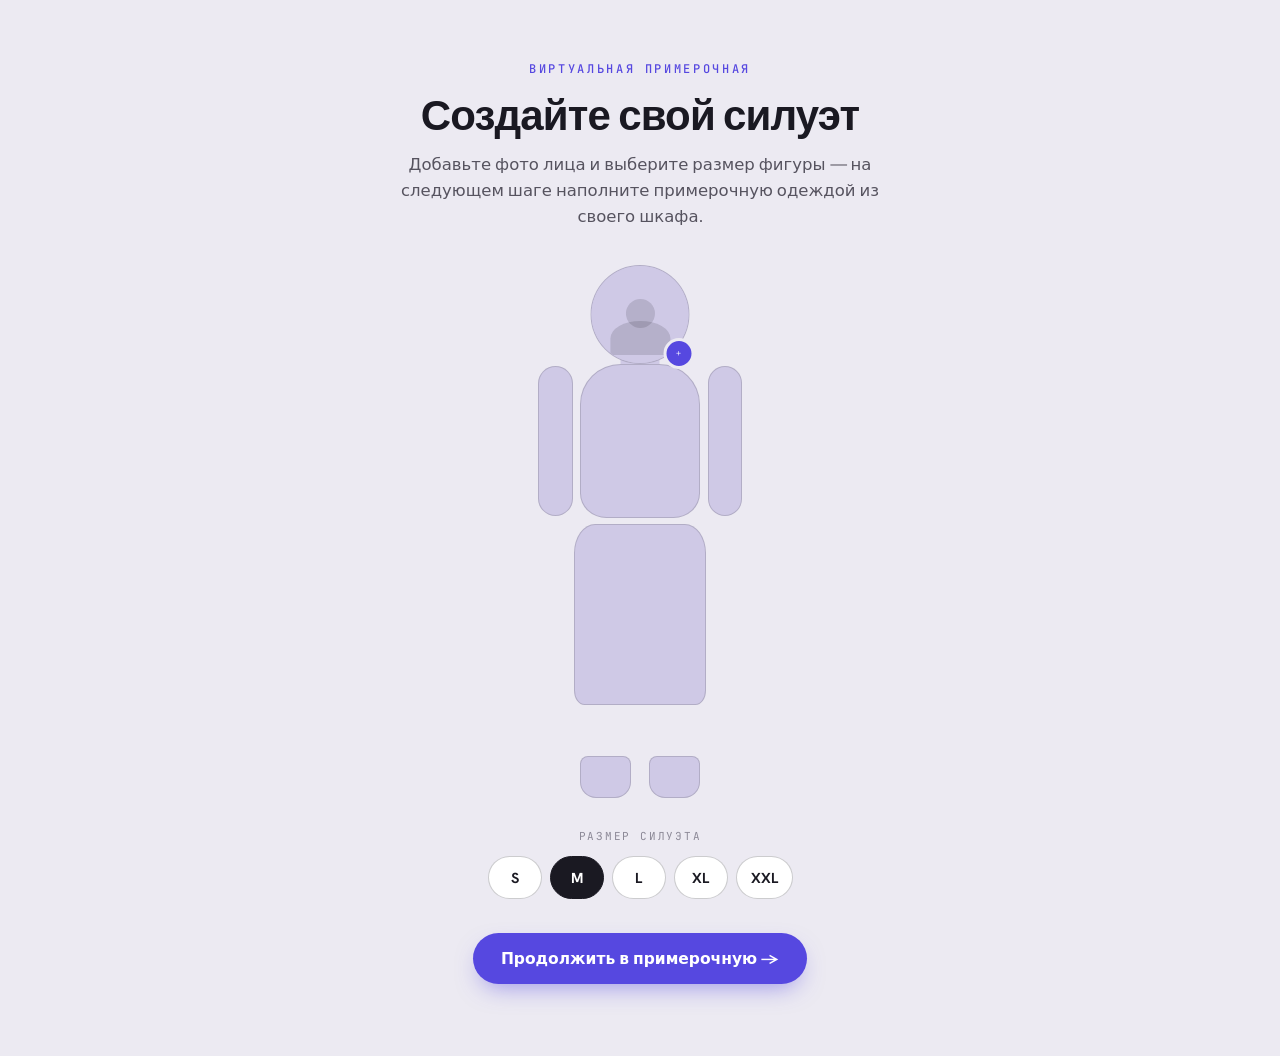
==== fitting-room/index.html @ 1a47b4ab "Add standalone virtual fitting-room prototype Two-screen flow: silhouette setup (head photo + S-XXL " ====
<!DOCTYPE html>
<html lang="ru">
<head>
<meta charset="UTF-8" />
<meta name="viewport" content="width=device-width, initial-scale=1.0" />
<title>Виртуальная примерочная — Smart Wardrobe</title>
<link rel="preconnect" href="https://fonts.googleapis.com">
<link rel="preconnect" href="https://fonts.gstatic.com" crossorigin>
<link href="https://fonts.googleapis.com/css2?family=Bricolage+Grotesque:opsz,wght@12..96,500;12..96,600;12..96,700;12..96,800&family=Hanken+Grotesk:wght@400;500;600;700&family=JetBrains+Mono:wght@400;500;700&display=swap" rel="stylesheet">
<link rel="stylesheet" href="style.css">
</head>
<body>

<!-- ============ FIGURE (single shared node, moved between screens) ============ -->
<template id="figureTpl">
  <div class="figure-stage" id="figureStage" data-size="m">
    <div class="fig-accessory slot-hat" id="slotHat"><img alt=""></div>
    <div class="fig-head" id="figHead">
      <div class="head-photo empty" id="headPhoto"></div>
      <button class="head-add" id="headAddBtn" type="button" aria-label="Добавить фото лица" title="Добавить фото лица">
        <svg viewBox="0 0 24 24" fill="none" stroke="currentColor" stroke-width="2.4" stroke-linecap="round"><path d="M12 5v14M5 12h14"/></svg>
      </button>
      <input type="file" id="headFileInput" accept="image/*" hidden>
    </div>
    <div class="fig-accessory slot-glasses" id="slotGlasses"><img alt=""></div>
    <div class="fig-neck"></div>
    <div class="fig-arm fig-arm-l"></div>
    <div class="fig-arm fig-arm-r"></div>
    <div class="fig-accessory slot-watch" id="slotWatch"><img alt=""></div>
    <div class="fig-torso" id="figTorso"><img class="slot-img" id="slotTop" alt=""></div>
    <div class="fig-accessory slot-bag side-right" id="slotBag">
      <img alt="">
      <div class="bag-flip" id="bagFlip">
        <button type="button" data-dir="left" aria-label="Сумка слева">‹</button>
        <button type="button" data-dir="right" aria-label="Сумка справа">›</button>
      </div>
    </div>
    <div class="fig-legs" id="figLegs"><img class="slot-img" id="slotBottom" alt=""></div>
    <div class="fig-feet">
      <div class="fig-shoe fig-shoe-l" id="slotShoeL"><img alt=""></div>
      <div class="fig-shoe fig-shoe-r" id="slotShoeR"><img alt=""></div>
    </div>
  </div>
</template>

<!-- ============ SCREEN 1 — SETUP ============ -->
<section class="screen" id="screenSetup">
  <div class="setup-wrap">
    <span class="eyebrow">Виртуальная примерочная</span>
    <h1>Создайте свой силуэт</h1>
    <p class="lead">Добавьте фото лица и выберите размер фигуры — на следующем шаге наполните примерочную одеждой из своего шкафа.</p>

    <div class="setup-figure-zone" id="setupFigureSlot"></div>

    <div class="size-picker">
      <span class="sp-label">Размер силуэта</span>
      <div class="size-chips" id="sizeChips">
        <button type="button" data-size="s">S</button>
        <button type="button" data-size="m" class="active">M</button>
        <button type="button" data-size="l">L</button>
        <button type="button" data-size="xl">XL</button>
        <button type="button" data-size="xxl">XXL</button>
      </div>
    </div>

    <button class="btn-continue" id="continueBtn" type="button">Продолжить в примерочную →</button>
  </div>
</section>

<!-- ============ SCREEN 2 — FITTING ROOM ============ -->
<section class="screen" id="screenFit" hidden>
  <header class="fit-top">
    <button class="back-btn" id="backBtn" type="button">← Силуэт и размер</button>
    <div class="brand"><span class="brand-mark"></span> Примерочная</div>
  </header>

  <div class="scene" id="scene" data-bg="city-day">
    <div class="scene-deco" aria-hidden="true">
      <div class="deco deco-city-day"><span class="sun"></span><span class="bld b1"></span><span class="bld b2"></span><span class="bld b3"></span><span class="bld b4"></span></div>
      <div class="deco deco-office"><span class="win"></span><span class="blind"></span></div>
      <div class="deco deco-street"><span class="lamp"></span><span class="road"></span><span class="line"></span></div>
      <div class="deco deco-restaurant"><span class="bokeh d1"></span><span class="bokeh d2"></span><span class="bokeh d3"></span><span class="bokeh d4"></span><span class="bokeh d5"></span></div>
      <div class="deco deco-beach"><span class="sun2"></span><span class="wave"></span><span class="cloud c1"></span><span class="cloud c2"></span></div>
    </div>

    <div class="bg-picker" id="bgPicker">
      <button type="button" data-bg="city-day" class="active">Город днём</button>
      <button type="button" data-bg="office">Офис</button>
      <button type="button" data-bg="street">Улица города</button>
      <button type="button" data-bg="restaurant">Ресторан</button>
      <button type="button" data-bg="beach">Пляж</button>
    </div>

    <div class="fit-figure-zone" id="fitFigureSlot"></div>
  </div>

  <div class="wardrobe-panel">
    <div class="wp-head">
      <h2>Мой шкаф</h2>
      <span class="wp-count" id="wpCount">0 вещей</span>
    </div>

    <div class="wp-tabs" id="wpTabs">
      <button type="button" data-cat="top" class="active">Верх</button>
      <button type="button" data-cat="bottom">Низ</button>
      <button type="button" data-cat="shoes">Обувь</button>
      <button type="button" data-cat="accessories">Аксессуары</button>
    </div>

    <div class="acc-filter" id="accFilterBar" hidden>
      <button type="button" data-sub="all">Все</button>
      <button type="button" data-sub="bag" class="active">Сумки</button>
      <button type="button" data-sub="glasses">Очки</button>
      <button type="button" data-sub="hat">Шляпы</button>
      <button type="button" data-sub="watch">Часы</button>
    </div>

    <p class="wp-hint">Совет: фотографируйте вещи на однотонном фоне — так ИИ точнее выровняет и обрежет силуэт.</p>

    <div class="wp-grid" id="wpGrid"></div>
    <p class="wp-empty" id="wpEmptyHint" hidden>В этой категории пока пусто — добавьте фото.</p>
    <input type="file" id="itemFileInput" accept="image/*" multiple hidden>
  </div>
</section>

<!-- ============ AI PROCESSING OVERLAY ============ -->
<div class="ai-overlay" id="aiOverlay" hidden>
  <div class="ai-box">
    <div class="ai-spinner"></div>
    <p id="aiStatus">ИИ обрабатывает фото…</p>
  </div>
</div>

<script src="app.js"></script>
</body>
</html>
---- fitting-room/style.css ----
:root{
  --paper:#ECEAF2; --paper-2:#F8F7FC; --card:#FFFFFF;
  --ink:#1A1922; --ink-soft:#56535F; --ink-faint:#8C8997;
  --iris:#5648E0; --iris-deep:#2C2186; --iris-wash:#EDEBFB;
  --line:rgba(26,25,34,.12); --line-strong:rgba(26,25,34,.22);
  --mannequin:#CFC9E6; --mannequin-line:rgba(26,25,34,.16);
  --radius:18px;
}
*{box-sizing:border-box;}
html{scroll-behavior:smooth;}
body{margin:0;background:var(--paper);color:var(--ink);font-family:"Hanken Grotesk",system-ui,sans-serif;font-size:16px;line-height:1.55;-webkit-font-smoothing:antialiased;}
h1,h2{font-family:"Bricolage Grotesque",sans-serif;font-weight:700;line-height:1.04;margin:0;letter-spacing:-.02em;}
p{margin:0;}
button{font-family:inherit;}
.eyebrow{display:inline-block;font-family:"JetBrains Mono",monospace;font-size:12px;letter-spacing:.22em;text-transform:uppercase;color:var(--iris);font-weight:500;}

/* ---------- screens ---------- */
.screen{min-height:100vh;width:100%;animation:fadeIn .35s ease;}
@keyframes fadeIn{from{opacity:0;transform:translateY(6px);}to{opacity:1;transform:translateY(0);}}

/* ---------- screen 1: setup ---------- */
.setup-wrap{max-width:560px;margin:0 auto;padding:56px 20px 72px;text-align:center;}
.setup-wrap h1{font-size:clamp(30px,5vw,42px);margin-top:14px;}
.setup-wrap .lead{margin-top:14px;color:var(--ink-soft);font-size:16.5px;max-width:36em;margin-inline:auto;}
.setup-figure-zone{margin:36px auto 0;display:flex;justify-content:center;}
.size-picker{margin-top:30px;}
.sp-label{display:block;font-family:"JetBrains Mono";font-size:11px;letter-spacing:.16em;text-transform:uppercase;color:var(--ink-faint);margin-bottom:10px;}
.size-chips{display:flex;gap:8px;justify-content:center;flex-wrap:wrap;}
.size-chips button{min-width:54px;padding:11px 14px;border-radius:999px;border:1px solid var(--line-strong);background:var(--card);color:var(--ink);font-weight:700;font-size:14.5px;cursor:pointer;transition:.15s;}
.size-chips button:hover{border-color:var(--iris);}
.size-chips button.active{background:var(--ink);color:#fff;border-color:var(--ink);}
.btn-continue{margin-top:34px;background:var(--iris);color:#fff;border:0;border-radius:999px;padding:15px 28px;font-weight:700;font-size:15.5px;cursor:pointer;transition:.15s;box-shadow:0 10px 24px -8px rgba(86,72,224,.55);}
.btn-continue:hover{background:var(--iris-deep);transform:translateY(-1px);}

/* ---------- figure (shared between screens) ---------- */
.figure-stage{
  --bw:1;
  width:min(70vw,300px);
  aspect-ratio:9/16;
  position:relative;
  flex:none;
}
.figure-stage [class^="fig-"], .figure-stage [class*=" fig-"]{position:absolute;}

.fig-head{width:33%;aspect-ratio:1/1;top:0;left:50%;transform:translateX(-50%);border-radius:50%;background:var(--mannequin);border:1.5px solid var(--mannequin-line);z-index:4;overflow:visible;}
.head-photo{position:absolute;inset:0;border-radius:50%;overflow:hidden;background:var(--mannequin);}
.head-photo img{width:100%;height:100%;object-fit:cover;}
.head-photo.empty::before{content:"";position:absolute;left:50%;top:34%;width:30%;height:30%;border-radius:50%;background:rgba(26,25,34,.14);transform:translateX(-50%);}
.head-photo.empty::after{content:"";position:absolute;left:50%;bottom:8%;width:62%;height:36%;border-radius:50% 50% 0 0;background:rgba(26,25,34,.14);transform:translateX(-50%);}
.head-add{position:absolute;right:-6%;bottom:-6%;width:32%;height:32%;min-width:26px;min-height:26px;border-radius:50%;background:var(--iris);color:#fff;border:3px solid var(--paper);display:grid;place-items:center;cursor:pointer;z-index:5;transition:.15s;}
.head-add:hover{background:var(--iris-deep);}
.head-add svg{width:46%;height:46%;}

.fig-neck{width:13%;height:3%;top:15.5%;left:50%;transform:translateX(-50%);background:var(--mannequin);z-index:3;}

.fig-arm{width:calc(11.5% * var(--bw));height:28%;top:19%;border-radius:40px;background:var(--mannequin);border:1.5px solid var(--mannequin-line);z-index:1;}
.fig-arm-l{left:16%;}
.fig-arm-r{right:16%;}

.fig-torso{width:calc(40% * var(--bw));height:29%;top:18.5%;left:50%;transform:translateX(-50%);border-radius:34% 34% 22% 22% / 26% 26% 16% 16%;background:var(--mannequin);border:1.5px solid var(--mannequin-line);z-index:2;overflow:hidden;transition:width .25s ease;}
.fig-legs{width:calc(44% * var(--bw));height:34%;top:48.5%;left:50%;transform:translateX(-50%);border-radius:16% 16% 8% 8%;background:var(--mannequin);border:1.5px solid var(--mannequin-line);z-index:2;overflow:hidden;transition:width .25s ease;}
.slot-img{position:absolute;inset:6%;width:88%;height:88%;object-fit:contain;display:none;}
.slot-img[src]{display:block;}

.fig-feet{position:absolute;left:0;right:0;bottom:0;height:8%;}
.fig-shoe{position:absolute;width:17%;height:100%;border-radius:8px 8px 16px 16px;background:var(--mannequin);border:1.5px solid var(--mannequin-line);overflow:hidden;z-index:2;}
.fig-shoe-l{left:30%;}
.fig-shoe-r{right:30%;}
.fig-shoe img{position:absolute;inset:0;width:100%;height:100%;object-fit:contain;display:none;}
.fig-shoe img[src]{display:block;}

.fig-accessory{display:none;z-index:6;}
.fig-accessory.filled{display:block;}
.fig-accessory img{width:100%;height:100%;object-fit:contain;}
.slot-hat{width:30%;height:15%;top:-7%;left:50%;transform:translateX(-50%);}
.slot-glasses{width:21%;height:8%;top:8%;left:50%;transform:translateX(-50%);}
.slot-watch{width:9%;height:8%;top:42%;right:11%;}
.slot-bag{width:22%;height:17%;top:44%;}
.slot-bag.side-right{right:5%;left:auto;}
.slot-bag.side-left{left:5%;right:auto;}
.bag-flip{display:none;position:absolute;left:50%;bottom:-26px;transform:translateX(-50%);gap:4px;}
.slot-bag.filled .bag-flip{display:flex;}
.bag-flip button{width:20px;height:20px;border-radius:50%;border:1px solid var(--line-strong);background:var(--card);cursor:pointer;font-size:12px;line-height:1;color:var(--ink-soft);}
.bag-flip button:hover{color:var(--iris);border-color:var(--iris);}

.pop{animation:pop .38s ease;}
@keyframes pop{0%{transform:scale(.78) translateX(-50%);}50%{transform:scale(1.08) translateX(-50%);}100%{transform:scale(1) translateX(-50%);}}
.fig-shoe.pop, .slot-bag.pop, .slot-hat.pop, .slot-glasses.pop, .slot-watch.pop{animation:popPlain .38s ease;}
@keyframes popPlain{0%{transform:scale(.78);}50%{transform:scale(1.1);}100%{transform:scale(1);}}

/* sizes */
.figure-stage[data-size="s"]{--bw:.84;}
.figure-stage[data-size="m"]{--bw:1;}
.figure-stage[data-size="l"]{--bw:1.13;}
.figure-stage[data-size="xl"]{--bw:1.27;}
.figure-stage[data-size="xxl"]{--bw:1.42;}

/* ---------- screen 2: fitting room ---------- */
.fit-top{display:flex;align-items:center;justify-content:space-between;padding:18px 22px;}
.back-btn{background:none;border:0;color:var(--iris);font-weight:600;font-size:14.5px;cursor:pointer;}
.back-btn:hover{color:var(--iris-deep);}
.fit-top .brand{display:flex;align-items:center;gap:9px;font-family:"Bricolage Grotesque";font-weight:700;font-size:16px;}
.fit-top .brand-mark{width:20px;height:20px;border-radius:6px;background:var(--ink);}

.scene{position:relative;margin:0 22px;border-radius:26px;overflow:hidden;min-height:62vh;display:flex;flex-direction:column;align-items:center;justify-content:flex-end;padding:20px 0 0;transition:background 1.2s ease;}
.scene[data-bg="city-day"]{background:linear-gradient(180deg,#AFD6F2 0%,#E8F1FB 55%,#F4F0E6 100%);}
.scene[data-bg="office"]{background:linear-gradient(180deg,#E7E2D8 0%,#DCD6C8 55%,#CBC3B2 100%);}
.scene[data-bg="street"]{background:linear-gradient(180deg,#9FA7B5 0%,#C7CCD6 50%,#8B8E92 100%);}
.scene[data-bg="restaurant"]{background:linear-gradient(180deg,#2A1B22 0%,#3C2430 60%,#1C1219 100%);}
.scene[data-bg="beach"]{background:linear-gradient(180deg,#8FD0E8 0%,#CFEFE6 45%,#F3E2A8 100%);}

.scene-deco{position:absolute;inset:0;overflow:hidden;pointer-events:none;}
.deco{position:absolute;inset:0;opacity:0;transition:opacity .6s ease;}
.scene[data-bg="city-day"] .deco-city-day{opacity:1;}
.scene[data-bg="office"] .deco-office{opacity:1;}
.scene[data-bg="street"] .deco-street{opacity:1;}
.scene[data-bg="restaurant"] .deco-restaurant{opacity:1;}
.scene[data-bg="beach"] .deco-beach{opacity:1;}

.deco-city-day .sun{position:absolute;top:8%;right:14%;width:46px;height:46px;border-radius:50%;background:#FFF3C4;box-shadow:0 0 40px 10px rgba(255,243,196,.8);}
.deco-city-day .bld{position:absolute;bottom:0;width:13%;background:#9AA7C9;opacity:.55;border-radius:3px 3px 0 0;}
.deco-city-day .b1{left:4%;height:30%;} .deco-city-day .b2{left:20%;height:46%;} .deco-city-day .b3{right:22%;height:38%;} .deco-city-day .b4{right:4%;height:24%;}

.deco-office .win{position:absolute;top:6%;left:10%;right:10%;height:55%;background:rgba(255,255,255,.18);border:2px solid rgba(255,255,255,.3);border-radius:6px;}
.deco-office .blind{position:absolute;top:6%;left:10%;right:10%;height:55%;background:repeating-linear-gradient(180deg,rgba(255,255,255,.35) 0 6px,transparent 6px 16px);}

.deco-street .lamp{position:absolute;bottom:0;right:16%;width:6px;height:46%;background:#3A3F46;}
.deco-street .lamp::before{content:"";position:absolute;top:-10px;left:-7px;width:20px;height:14px;border-radius:10px 10px 2px 2px;background:#3A3F46;}
.deco-street .road{position:absolute;bottom:0;left:0;right:0;height:14%;background:#5B5F66;}
.deco-street .line{position:absolute;bottom:6%;left:0;right:0;height:3px;background:repeating-linear-gradient(90deg,#EDEBE6 0 26px,transparent 26px 50px);}

.deco-restaurant .bokeh{position:absolute;border-radius:50%;background:radial-gradient(circle,rgba(255,206,120,.9),rgba(255,206,120,0) 70%);}
.deco-restaurant .d1{top:14%;left:12%;width:30px;height:30px;} .deco-restaurant .d2{top:24%;left:78%;width:22px;height:22px;}
.deco-restaurant .d3{top:10%;left:46%;width:18px;height:18px;} .deco-restaurant .d4{top:34%;left:30%;width:14px;height:14px;}
.deco-restaurant .d5{top:18%;left:62%;width:16px;height:16px;}

.deco-beach .sun2{position:absolute;top:10%;left:14%;width:50px;height:50px;border-radius:50%;background:#FFE19B;box-shadow:0 0 50px 12px rgba(255,225,155,.7);}
.deco-beach .wave{position:absolute;bottom:14%;left:0;right:0;height:18px;background:rgba(255,255,255,.55);border-radius:50%;filter:blur(2px);}
.deco-beach .cloud{position:absolute;background:rgba(255,255,255,.7);border-radius:50px;}
.deco-beach .c1{top:14%;right:18%;width:60px;height:18px;} .deco-beach .c2{top:20%;right:30%;width:36px;height:14px;}

.bg-picker{position:relative;z-index:3;display:flex;gap:7px;flex-wrap:wrap;justify-content:center;padding:0 14px;margin-bottom:8px;}
.bg-picker button{font-family:"JetBrains Mono";font-size:11px;letter-spacing:.04em;padding:7px 12px;border-radius:999px;border:1px solid rgba(255,255,255,.5);background:rgba(255,255,255,.35);color:var(--ink);cursor:pointer;backdrop-filter:blur(4px);transition:.15s;}
.bg-picker button:hover{background:rgba(255,255,255,.55);}
.bg-picker button.active{background:var(--ink);color:#fff;border-color:var(--ink);}

.fit-figure-zone{position:relative;z-index:2;display:flex;align-items:flex-end;justify-content:center;flex:1;padding-bottom:18px;}
.fit-figure-zone .figure-stage{width:min(58vw,260px);}

/* ---------- wardrobe panel ---------- */
.wardrobe-panel{max-width:980px;margin:0 auto;padding:30px 22px 70px;}
.wp-head{display:flex;align-items:baseline;justify-content:space-between;gap:10px;}
.wp-head h2{font-size:clamp(22px,3vw,28px);}
.wp-count{font-family:"JetBrains Mono";font-size:12px;color:var(--ink-faint);}

.wp-tabs{display:flex;gap:6px;margin-top:18px;background:var(--paper-2);border:1px solid var(--line);border-radius:12px;padding:5px;}
.wp-tabs button{flex:1;border:0;background:transparent;font-weight:600;font-size:14px;color:var(--ink-soft);padding:9px;border-radius:8px;cursor:pointer;transition:.15s;}
.wp-tabs button.active{background:var(--card);color:var(--ink);box-shadow:0 1px 4px rgba(0,0,0,.08);}

.acc-filter{display:flex;gap:6px;flex-wrap:wrap;margin-top:12px;}
.acc-filter[hidden]{display:none;}
.acc-filter button{font-size:12.5px;font-weight:600;border:1px solid var(--line-strong);background:var(--card);color:var(--ink-soft);padding:6px 12px;border-radius:999px;cursor:pointer;transition:.15s;}
.acc-filter button.active{background:var(--ink);color:#fff;border-color:var(--ink);}

.wp-hint{margin-top:14px;font-size:13px;color:var(--ink-faint);}
.wp-empty{margin-top:18px;color:var(--ink-faint);font-size:14px;text-align:center;}

.wp-grid{margin-top:16px;display:grid;grid-template-columns:repeat(auto-fill,minmax(118px,1fr));gap:12px;}
.wp-card{position:relative;background:var(--card);border:1px solid var(--line);border-radius:14px;padding:9px;display:flex;flex-direction:column;gap:6px;transition:.15s;}
.wp-card.equipped{border-color:var(--iris);box-shadow:0 0 0 2px var(--iris-wash);}
.wp-thumb{position:relative;width:100%;aspect-ratio:1/1;border:0;border-radius:9px;padding:0;cursor:pointer;background-color:#fff;background-image:
  linear-gradient(45deg,#eee 25%,transparent 25%),linear-gradient(-45deg,#eee 25%,transparent 25%),
  linear-gradient(45deg,transparent 75%,#eee 75%),linear-gradient(-45deg,transparent 75%,#eee 75%);
  background-size:14px 14px;background-position:0 0,0 7px,7px -7px,-7px 0;overflow:hidden;}
.wp-thumb img{width:100%;height:100%;object-fit:contain;display:block;}
.wp-check{position:absolute;top:5px;right:5px;width:20px;height:20px;border-radius:50%;background:var(--iris);color:#fff;font-size:12px;display:grid;place-items:center;}
.wp-name{font-size:12px;color:var(--ink-soft);text-align:center;white-space:nowrap;overflow:hidden;text-overflow:ellipsis;}
.wp-del{position:absolute;top:-7px;right:-7px;width:22px;height:22px;border-radius:50%;background:var(--ink);color:#fff;border:2px solid var(--paper);font-size:13px;line-height:1;cursor:pointer;opacity:0;transition:.15s;}
.wp-card:hover .wp-del{opacity:1;}

.wp-add{align-items:center;justify-content:center;cursor:pointer;border:1.5px dashed var(--line-strong);background:var(--paper-2);min-height:160px;color:var(--ink-faint);}
.wp-add:hover{border-color:var(--iris);color:var(--iris);}
.wp-add svg{width:26px;height:26px;stroke:currentColor;stroke-width:2.2;fill:none;stroke-linecap:round;}
.wp-add span{font-size:12.5px;font-weight:600;}

/* ---------- AI overlay ---------- */
.ai-overlay{position:fixed;inset:0;background:rgba(26,25,34,.55);display:flex;align-items:center;justify-content:center;z-index:50;}
.ai-overlay[hidden]{display:none;}
.ai-box{background:var(--card);border-radius:18px;padding:30px 34px;text-align:center;min-width:240px;box-shadow:0 20px 50px -10px rgba(0,0,0,.4);}
.ai-spinner{width:38px;height:38px;border-radius:50%;border:4px solid var(--iris-wash);border-top-color:var(--iris);margin:0 auto 16px;animation:spin .8s linear infinite;}
@keyframes spin{to{transform:rotate(360deg);}}
.ai-box p{font-size:14.5px;color:var(--ink-soft);font-weight:600;}

@media (max-width:640px){
  .scene{margin:0 10px;min-height:56vh;}
  .wardrobe-panel{padding:24px 14px 60px;}
}
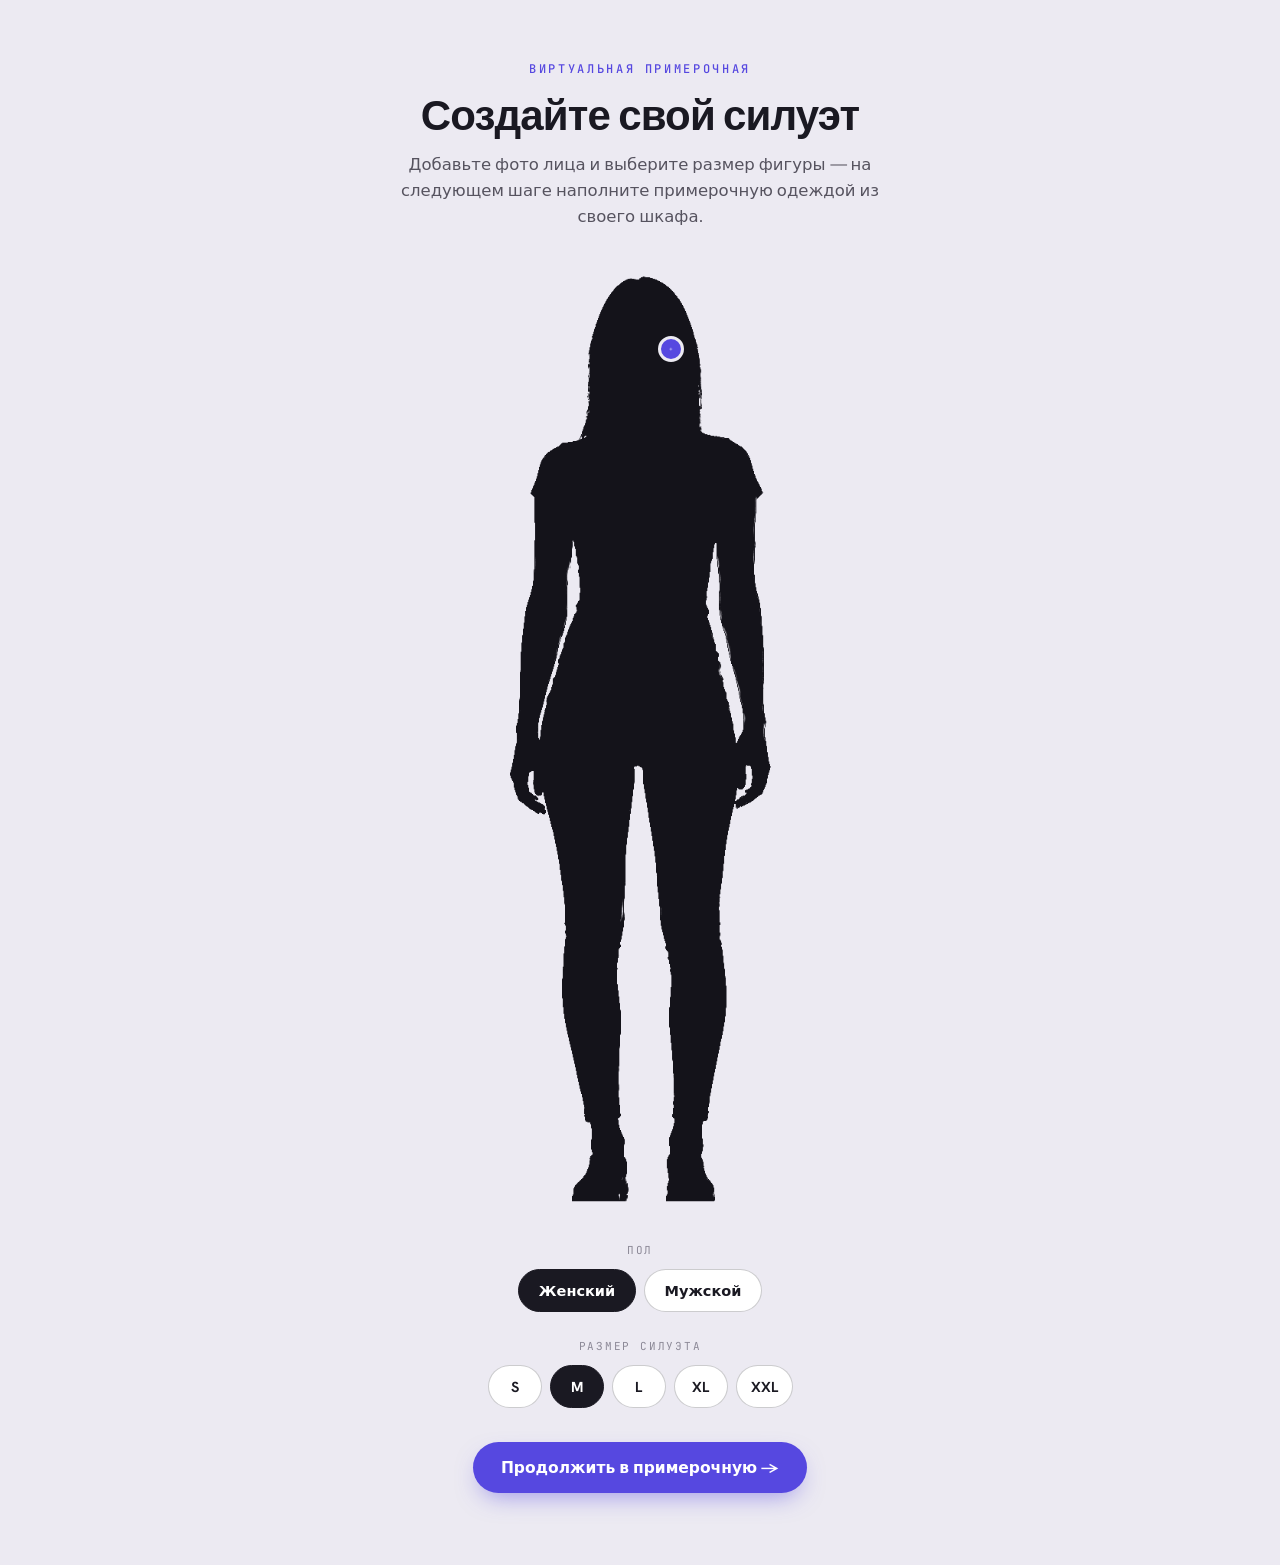
==== commit 3fc1a011: "Add gender selector and use real photo silhouettes in fitting room Replace the abstract CSS mannequi" ====
--- a/fitting-room/index.html
+++ b/fitting-room/index.html
@@ -13,32 +13,32 @@
 
 <!-- ============ FIGURE (single shared node, moved between screens) ============ -->
 <template id="figureTpl">
-  <div class="figure-stage" id="figureStage" data-size="m">
-    <div class="fig-accessory slot-hat" id="slotHat"><img alt=""></div>
-    <div class="fig-head" id="figHead">
-      <div class="head-photo empty" id="headPhoto"></div>
-      <button class="head-add" id="headAddBtn" type="button" aria-label="Добавить фото лица" title="Добавить фото лица">
-        <svg viewBox="0 0 24 24" fill="none" stroke="currentColor" stroke-width="2.4" stroke-linecap="round"><path d="M12 5v14M5 12h14"/></svg>
-      </button>
-      <input type="file" id="headFileInput" accept="image/*" hidden>
-    </div>
-    <div class="fig-accessory slot-glasses" id="slotGlasses"><img alt=""></div>
-    <div class="fig-neck"></div>
-    <div class="fig-arm fig-arm-l"></div>
-    <div class="fig-arm fig-arm-r"></div>
-    <div class="fig-accessory slot-watch" id="slotWatch"><img alt=""></div>
-    <div class="fig-torso" id="figTorso"><img class="slot-img" id="slotTop" alt=""></div>
-    <div class="fig-accessory slot-bag side-right" id="slotBag">
-      <img alt="">
-      <div class="bag-flip" id="bagFlip">
-        <button type="button" data-dir="left" aria-label="Сумка слева">‹</button>
-        <button type="button" data-dir="right" aria-label="Сумка справа">›</button>
+  <div class="figure-stage" id="figureStage" data-size="m" data-gender="female">
+    <div class="fig-scale" id="figScale">
+      <img class="fig-photo" id="figPhoto" src="assets/silhouette-female.png" alt="Силуэт фигуры">
+      <div class="fig-accessory slot-hat" id="slotHat"><img alt=""></div>
+      <div class="fig-head" id="figHead">
+        <div class="head-photo empty" id="headPhoto"></div>
+        <button class="head-add" id="headAddBtn" type="button" aria-label="Добавить фото лица" title="Добавить фото лица">
+          <svg viewBox="0 0 24 24" fill="none" stroke="currentColor" stroke-width="2.4" stroke-linecap="round"><path d="M12 5v14M5 12h14"/></svg>
+        </button>
+        <input type="file" id="headFileInput" accept="image/*" hidden>
       </div>
-    </div>
-    <div class="fig-legs" id="figLegs"><img class="slot-img" id="slotBottom" alt=""></div>
-    <div class="fig-feet">
-      <div class="fig-shoe fig-shoe-l" id="slotShoeL"><img alt=""></div>
-      <div class="fig-shoe fig-shoe-r" id="slotShoeR"><img alt=""></div>
+      <div class="fig-accessory slot-glasses" id="slotGlasses"><img alt=""></div>
+      <div class="fig-accessory slot-watch" id="slotWatch"><img alt=""></div>
+      <div class="fig-torso" id="figTorso"><img class="slot-img" id="slotTop" alt=""></div>
+      <div class="fig-accessory slot-bag side-right" id="slotBag">
+        <img alt="">
+        <div class="bag-flip" id="bagFlip">
+          <button type="button" data-dir="left" aria-label="Сумка слева">‹</button>
+          <button type="button" data-dir="right" aria-label="Сумка справа">›</button>
+        </div>
+      </div>
+      <div class="fig-legs" id="figLegs"><img class="slot-img" id="slotBottom" alt=""></div>
+      <div class="fig-feet">
+        <div class="fig-shoe fig-shoe-l" id="slotShoeL"><img alt=""></div>
+        <div class="fig-shoe fig-shoe-r" id="slotShoeR"><img alt=""></div>
+      </div>
     </div>
   </div>
 </template>
@@ -51,6 +51,14 @@
     <p class="lead">Добавьте фото лица и выберите размер фигуры — на следующем шаге наполните примерочную одеждой из своего шкафа.</p>
 
     <div class="setup-figure-zone" id="setupFigureSlot"></div>
+
+    <div class="gender-picker">
+      <span class="sp-label">Пол</span>
+      <div class="gender-chips" id="genderChips">
+        <button type="button" data-gender="female" class="active">Женский</button>
+        <button type="button" data-gender="male">Мужской</button>
+      </div>
+    </div>
 
     <div class="size-picker">
       <span class="sp-label">Размер силуэта</span>
--- a/fitting-room/style.css
+++ b/fitting-room/style.css
@@ -23,12 +23,14 @@
 .setup-wrap h1{font-size:clamp(30px,5vw,42px);margin-top:14px;}
 .setup-wrap .lead{margin-top:14px;color:var(--ink-soft);font-size:16.5px;max-width:36em;margin-inline:auto;}
 .setup-figure-zone{margin:36px auto 0;display:flex;justify-content:center;}
-.size-picker{margin-top:30px;}
+.gender-picker{margin-top:30px;}
+.size-picker{margin-top:26px;}
 .sp-label{display:block;font-family:"JetBrains Mono";font-size:11px;letter-spacing:.16em;text-transform:uppercase;color:var(--ink-faint);margin-bottom:10px;}
-.size-chips{display:flex;gap:8px;justify-content:center;flex-wrap:wrap;}
-.size-chips button{min-width:54px;padding:11px 14px;border-radius:999px;border:1px solid var(--line-strong);background:var(--card);color:var(--ink);font-weight:700;font-size:14.5px;cursor:pointer;transition:.15s;}
-.size-chips button:hover{border-color:var(--iris);}
-.size-chips button.active{background:var(--ink);color:#fff;border-color:var(--ink);}
+.size-chips,.gender-chips{display:flex;gap:8px;justify-content:center;flex-wrap:wrap;}
+.size-chips button,.gender-chips button{min-width:54px;padding:11px 14px;border-radius:999px;border:1px solid var(--line-strong);background:var(--card);color:var(--ink);font-weight:700;font-size:14.5px;cursor:pointer;transition:.15s;}
+.size-chips button:hover,.gender-chips button:hover{border-color:var(--iris);}
+.size-chips button.active,.gender-chips button.active{background:var(--ink);color:#fff;border-color:var(--ink);}
+.gender-chips button{min-width:118px;}
 .btn-continue{margin-top:34px;background:var(--iris);color:#fff;border:0;border-radius:999px;padding:15px 28px;font-weight:700;font-size:15.5px;cursor:pointer;transition:.15s;box-shadow:0 10px 24px -8px rgba(86,72,224,.55);}
 .btn-continue:hover{background:var(--iris-deep);transform:translateY(-1px);}
 
@@ -36,48 +38,51 @@
 .figure-stage{
   --bw:1;
   width:min(70vw,300px);
-  aspect-ratio:9/16;
+  aspect-ratio:392/1237;
   position:relative;
   flex:none;
 }
-.figure-stage [class^="fig-"], .figure-stage [class*=" fig-"]{position:absolute;}
-
-.fig-head{width:33%;aspect-ratio:1/1;top:0;left:50%;transform:translateX(-50%);border-radius:50%;background:var(--mannequin);border:1.5px solid var(--mannequin-line);z-index:4;overflow:visible;}
-.head-photo{position:absolute;inset:0;border-radius:50%;overflow:hidden;background:var(--mannequin);}
+.figure-stage[data-gender="male"]{aspect-ratio:422/1291;}
+
+.fig-scale{position:absolute;inset:0;transform:scaleX(var(--bw));transform-origin:50% 8%;}
+.fig-scale [class^="fig-"], .fig-scale [class*=" fig-"]{position:absolute;}
+
+.fig-photo{position:absolute;inset:0;width:100%;height:100%;object-fit:contain;z-index:0;pointer-events:none;user-select:none;}
+
+.fig-head{width:26%;aspect-ratio:1/1;top:1.5%;left:50%;transform:translateX(-50%);border-radius:50%;z-index:4;overflow:visible;}
+.figure-stage[data-gender="male"] .fig-head{width:23%;top:0.5%;}
+.head-photo{position:absolute;inset:0;border-radius:50%;overflow:hidden;background:transparent;}
 .head-photo img{width:100%;height:100%;object-fit:cover;}
-.head-photo.empty::before{content:"";position:absolute;left:50%;top:34%;width:30%;height:30%;border-radius:50%;background:rgba(26,25,34,.14);transform:translateX(-50%);}
-.head-photo.empty::after{content:"";position:absolute;left:50%;bottom:8%;width:62%;height:36%;border-radius:50% 50% 0 0;background:rgba(26,25,34,.14);transform:translateX(-50%);}
+.head-photo.empty::before,.head-photo.empty::after{content:none;}
 .head-add{position:absolute;right:-6%;bottom:-6%;width:32%;height:32%;min-width:26px;min-height:26px;border-radius:50%;background:var(--iris);color:#fff;border:3px solid var(--paper);display:grid;place-items:center;cursor:pointer;z-index:5;transition:.15s;}
 .head-add:hover{background:var(--iris-deep);}
 .head-add svg{width:46%;height:46%;}
 
-.fig-neck{width:13%;height:3%;top:15.5%;left:50%;transform:translateX(-50%);background:var(--mannequin);z-index:3;}
-
-.fig-arm{width:calc(11.5% * var(--bw));height:28%;top:19%;border-radius:40px;background:var(--mannequin);border:1.5px solid var(--mannequin-line);z-index:1;}
-.fig-arm-l{left:16%;}
-.fig-arm-r{right:16%;}
-
-.fig-torso{width:calc(40% * var(--bw));height:29%;top:18.5%;left:50%;transform:translateX(-50%);border-radius:34% 34% 22% 22% / 26% 26% 16% 16%;background:var(--mannequin);border:1.5px solid var(--mannequin-line);z-index:2;overflow:hidden;transition:width .25s ease;}
-.fig-legs{width:calc(44% * var(--bw));height:34%;top:48.5%;left:50%;transform:translateX(-50%);border-radius:16% 16% 8% 8%;background:var(--mannequin);border:1.5px solid var(--mannequin-line);z-index:2;overflow:hidden;transition:width .25s ease;}
-.slot-img{position:absolute;inset:6%;width:88%;height:88%;object-fit:contain;display:none;}
+.fig-torso{width:64%;height:42%;top:17%;left:50%;transform:translateX(-50%);z-index:2;overflow:visible;}
+.figure-stage[data-gender="male"] .fig-torso{width:62%;height:44%;top:16%;}
+.fig-legs{width:54%;height:31%;top:59%;left:50%;transform:translateX(-50%);z-index:2;overflow:visible;}
+.figure-stage[data-gender="male"] .fig-legs{width:50%;height:30%;top:60%;}
+.slot-img{position:absolute;inset:0;width:100%;height:100%;object-fit:contain;display:none;}
 .slot-img[src]{display:block;}
 
-.fig-feet{position:absolute;left:0;right:0;bottom:0;height:8%;}
-.fig-shoe{position:absolute;width:17%;height:100%;border-radius:8px 8px 16px 16px;background:var(--mannequin);border:1.5px solid var(--mannequin-line);overflow:hidden;z-index:2;}
-.fig-shoe-l{left:30%;}
-.fig-shoe-r{right:30%;}
+.fig-feet{position:absolute;left:0;right:0;top:89%;height:11%;}
+.fig-shoe{position:absolute;width:18%;height:100%;overflow:visible;z-index:2;}
+.fig-shoe-l{left:28%;}
+.fig-shoe-r{right:28%;}
 .fig-shoe img{position:absolute;inset:0;width:100%;height:100%;object-fit:contain;display:none;}
 .fig-shoe img[src]{display:block;}
 
 .fig-accessory{display:none;z-index:6;}
 .fig-accessory.filled{display:block;}
 .fig-accessory img{width:100%;height:100%;object-fit:contain;}
-.slot-hat{width:30%;height:15%;top:-7%;left:50%;transform:translateX(-50%);}
-.slot-glasses{width:21%;height:8%;top:8%;left:50%;transform:translateX(-50%);}
-.slot-watch{width:9%;height:8%;top:42%;right:11%;}
-.slot-bag{width:22%;height:17%;top:44%;}
-.slot-bag.side-right{right:5%;left:auto;}
-.slot-bag.side-left{left:5%;right:auto;}
+.slot-hat{width:28%;height:13%;top:-6%;left:50%;transform:translateX(-50%);}
+.slot-glasses{width:18%;height:6%;top:7%;left:50%;transform:translateX(-50%);}
+.slot-watch{width:9%;height:5%;top:38%;right:6%;}
+.slot-bag{width:23%;height:17%;top:46%;}
+.figure-stage[data-gender="male"] .slot-watch{top:36%;}
+.figure-stage[data-gender="male"] .slot-bag{top:44%;}
+.slot-bag.side-right{right:1%;left:auto;}
+.slot-bag.side-left{left:1%;right:auto;}
 .bag-flip{display:none;position:absolute;left:50%;bottom:-26px;transform:translateX(-50%);gap:4px;}
 .slot-bag.filled .bag-flip{display:flex;}
 .bag-flip button{width:20px;height:20px;border-radius:50%;border:1px solid var(--line-strong);background:var(--card);cursor:pointer;font-size:12px;line-height:1;color:var(--ink-soft);}
